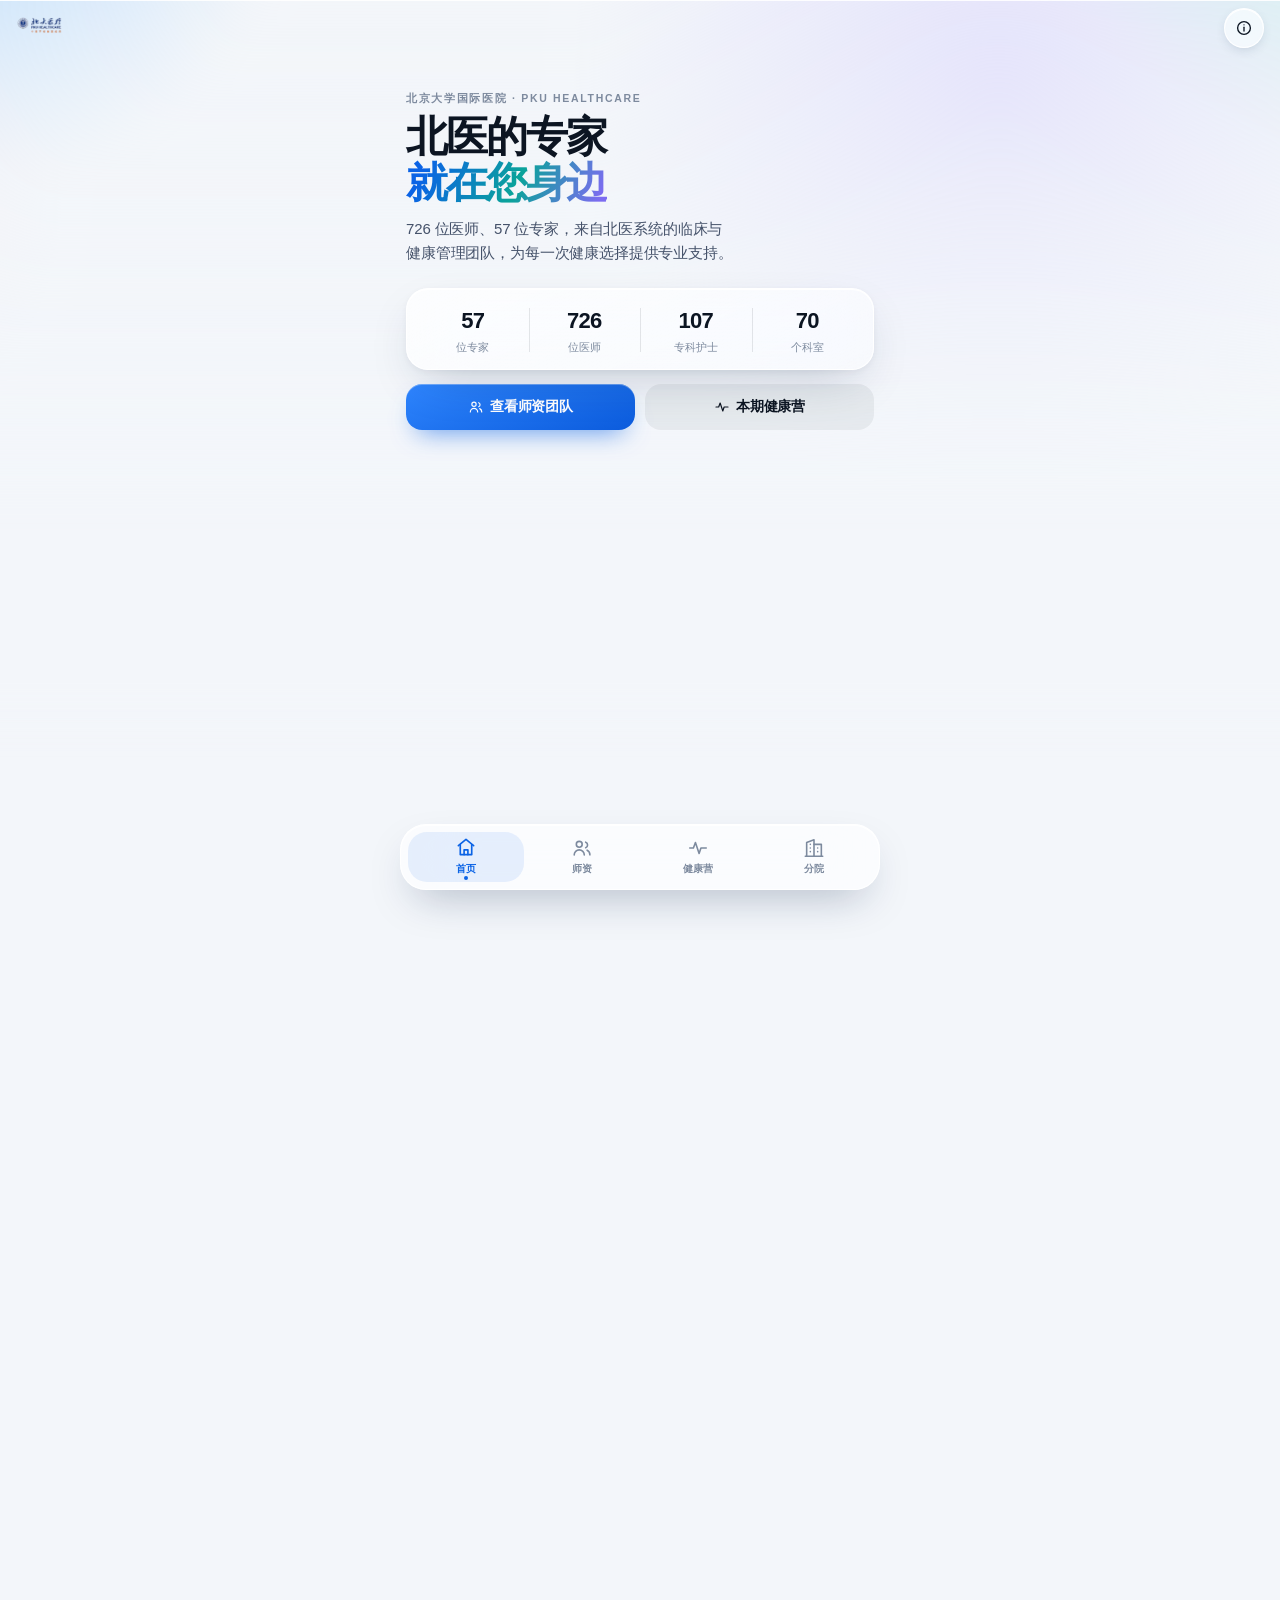
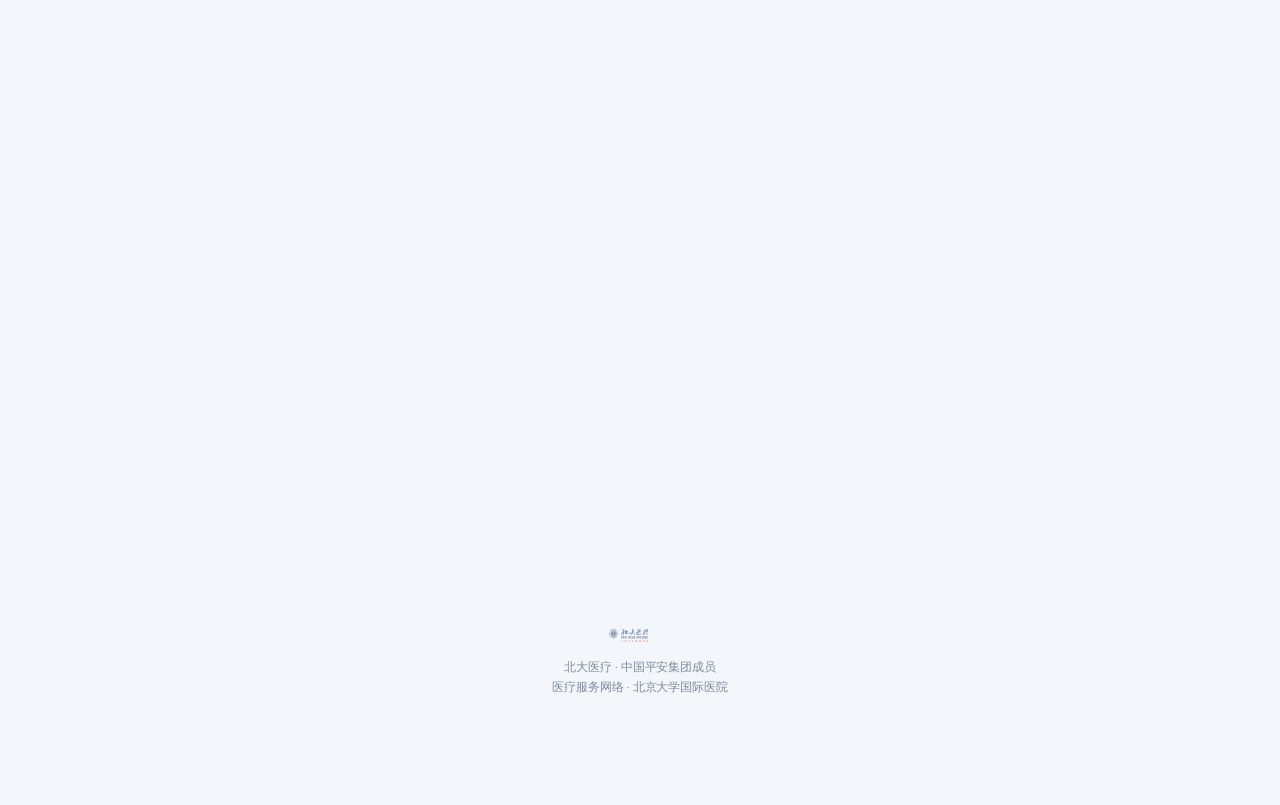
==== index.html @ 7aa966f2 "北大医疗 H5 全站改版：iOS Liquid Glass，新增师资/健康营/分院" ====
<!DOCTYPE html>
<html lang="zh-CN">
<head>
  <meta charset="UTF-8" />
  <meta name="viewport" content="width=device-width, initial-scale=1" />
  <meta http-equiv="refresh" content="0; url=./mobile.html" />
  <title>北大医疗 · 医疗服务网络</title>
  <style>html,body{height:100%;margin:0;background:#f3f6fa;font-family:-apple-system,"PingFang SC",sans-serif}body{display:grid;place-items:center;color:#0c1522}a{color:#0b63e5;text-decoration:none;font-size:15px}</style>
</head>
<body><a href="./mobile.html">进入北大医疗 →</a></body>
</html>
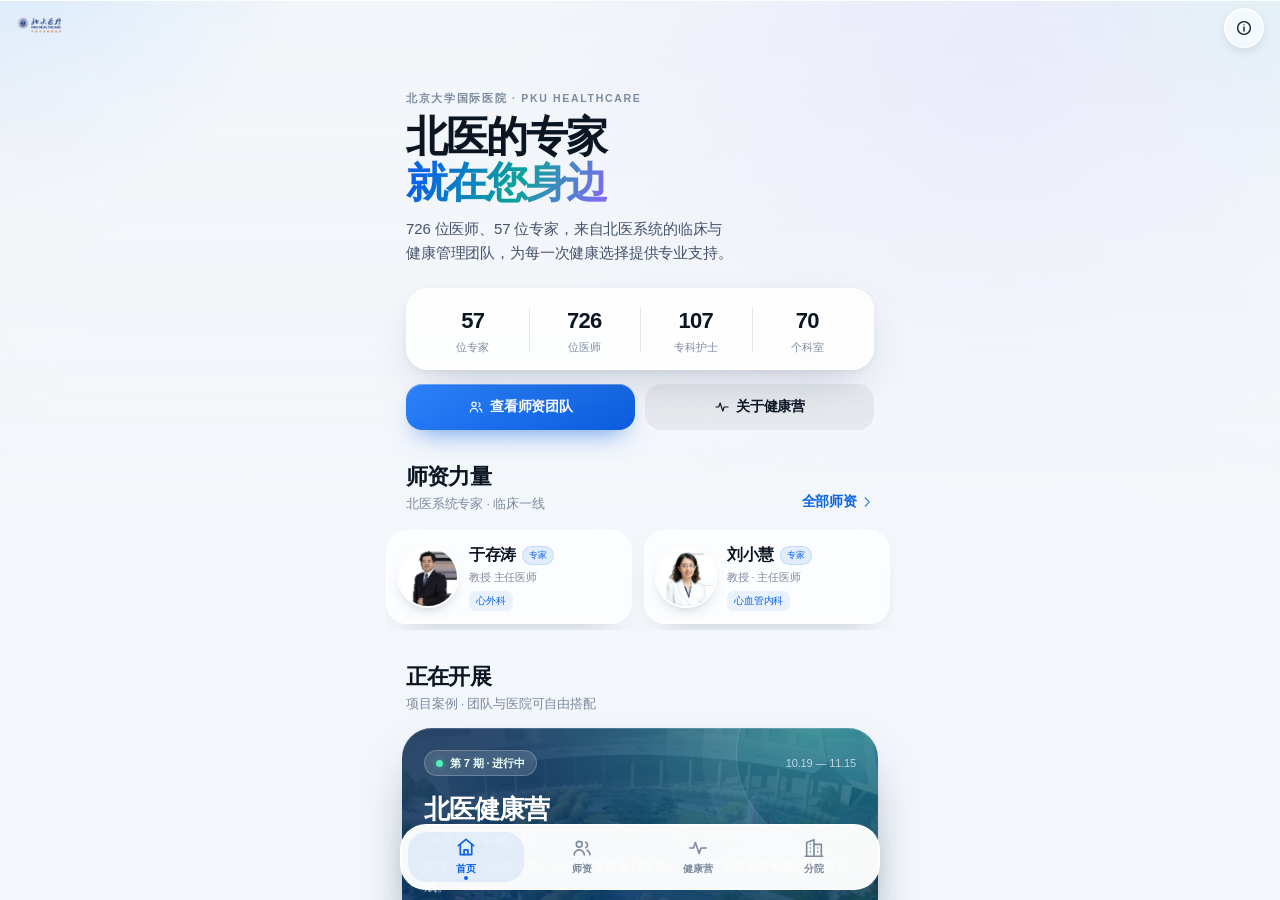
==== commit cac4d1bb: "加载容错：脚本失败自动重试，超时显示重试提示" ====
--- a/index.html
+++ b/index.html
@@ -7,5 +7,15 @@
   <title>北大医疗 · 医疗服务网络</title>
   <style>html,body{height:100%;margin:0;background:#f3f6fa;font-family:-apple-system,"PingFang SC",sans-serif}body{display:grid;place-items:center;color:#0c1522}a{color:#0b63e5;text-decoration:none;font-size:15px}</style>
 </head>
-<body><a href="./mobile.html">进入北大医疗 →</a></body>
+<body><a href="./mobile.html">进入北大医疗 →</a>  <script>
+    window.__pageReady = false;
+    setTimeout(function () {
+      if (window.__pageReady) return;
+      var sk = document.querySelector('.skeleton-card, .skeleton-row, #profileContent .sk, #deptContent .sk');
+      if (!sk) return;
+      var box = sk.closest('.scroller, #teamContent, #profileContent, #deptContent') || sk.parentNode;
+      if (box) box.innerHTML = '<div class="load-slow"><b>内容加载较慢</b><p>网络似乎不太稳定，请稍后重试。</p><button type="button" onclick="location.reload()">重新加载</button></div>';
+    }, 6000);
+  </script>
+</body>
 </html>
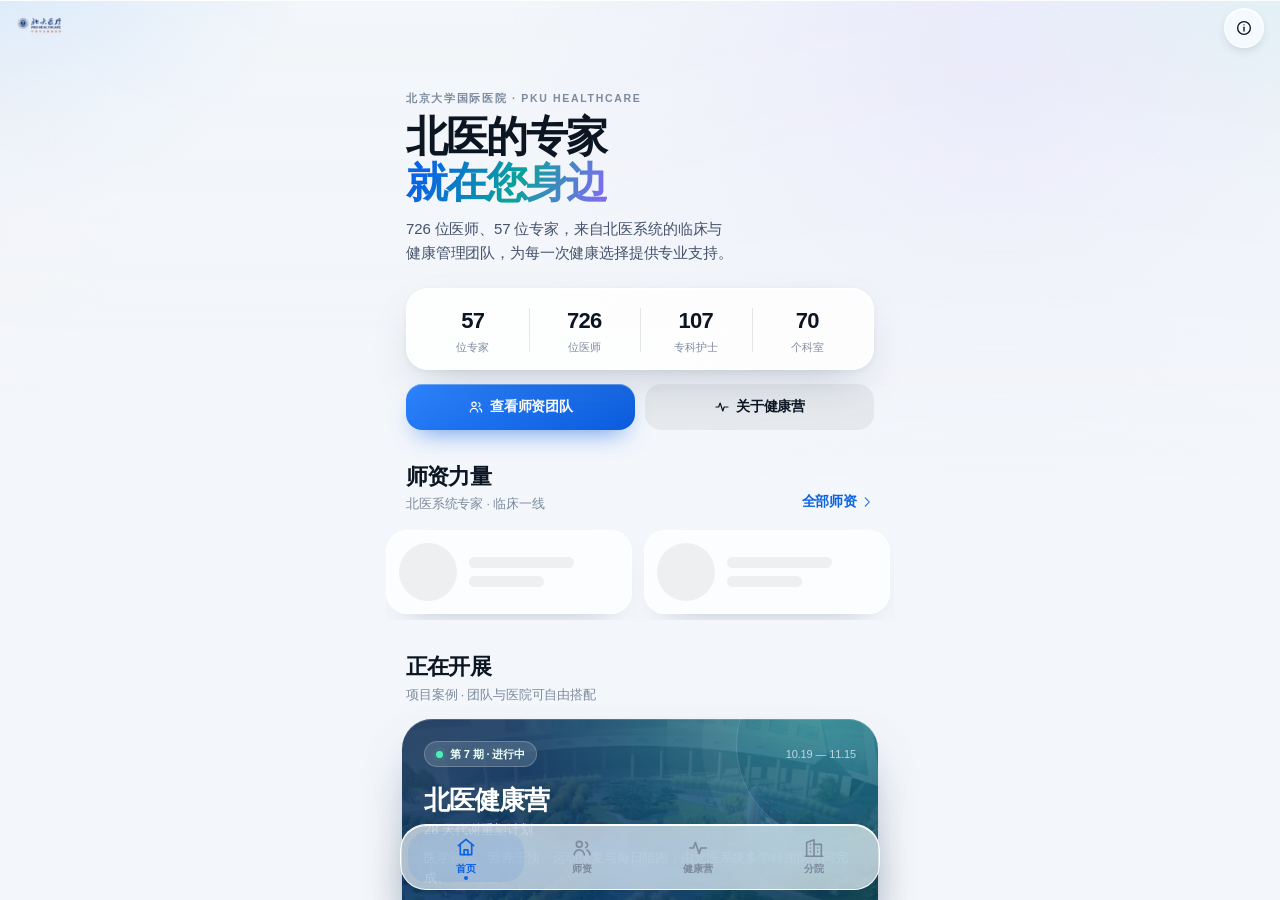
==== commit 3c2541b5: "feat(config-bridge): 接入运营中台配置（联系信息 / 页面上下线）" ====
--- a/index.html
+++ b/index.html
@@ -17,5 +17,6 @@
       if (box) box.innerHTML = '<div class="load-slow"><b>内容加载较慢</b><p>网络似乎不太稳定，请稍后重试。</p><button type="button" onclick="location.reload()">重新加载</button></div>';
     }, 6000);
   </script>
+<script src="https://baoweidong.github.io/pku-console/assets/pku-bridge.js?v=1" data-channel="brand"></script>
 </body>
 </html>
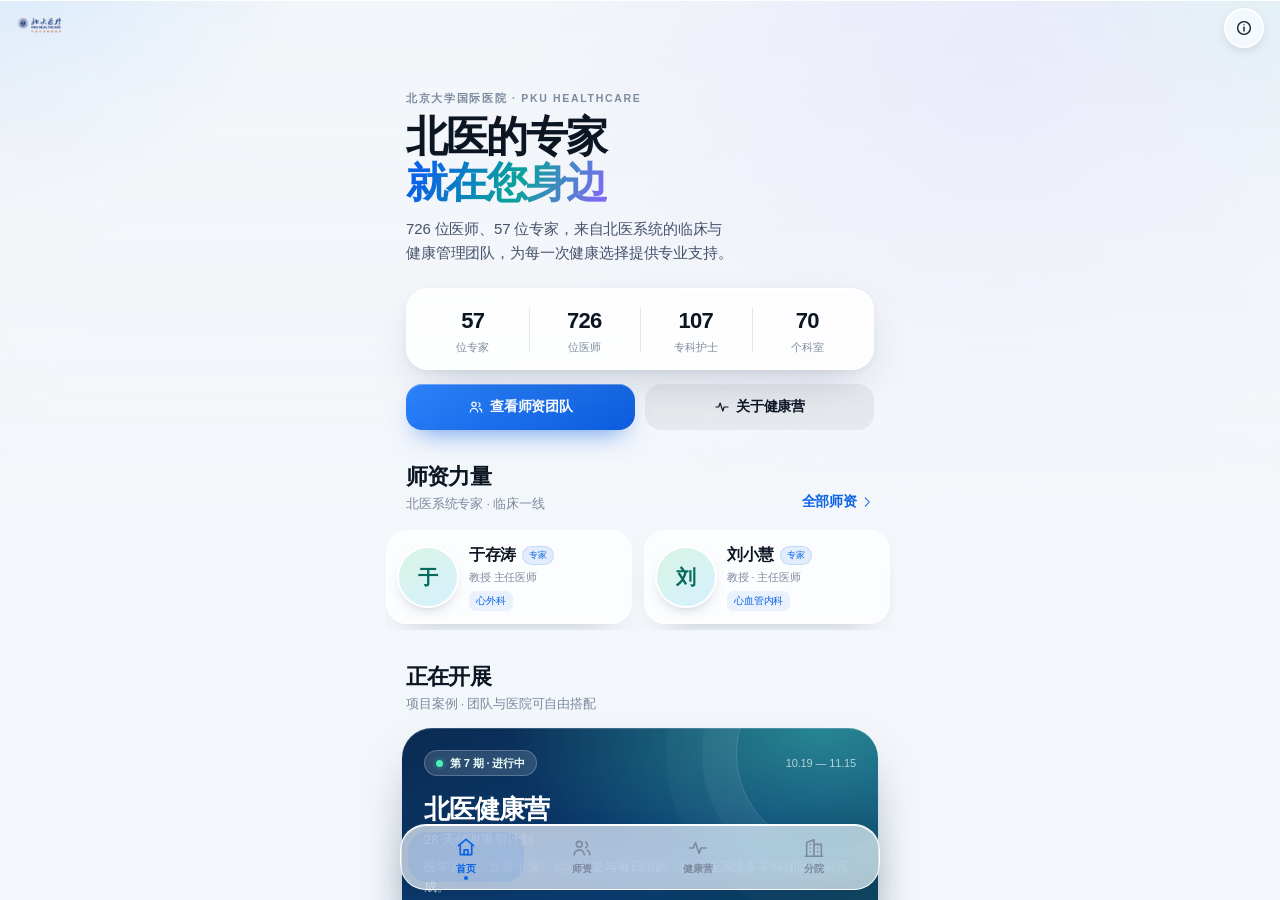
==== commit 111a0fd5: "chore(config-bridge): 刷新桥接版本" ====
--- a/index.html
+++ b/index.html
@@ -17,6 +17,6 @@
       if (box) box.innerHTML = '<div class="load-slow"><b>内容加载较慢</b><p>网络似乎不太稳定，请稍后重试。</p><button type="button" onclick="location.reload()">重新加载</button></div>';
     }, 6000);
   </script>
-<script src="https://baoweidong.github.io/pku-console/assets/pku-bridge.js?v=1" data-channel="brand"></script>
+<script src="https://baoweidong.github.io/pku-console/assets/pku-bridge.js?v=2" data-channel="brand"></script>
 </body>
 </html>
